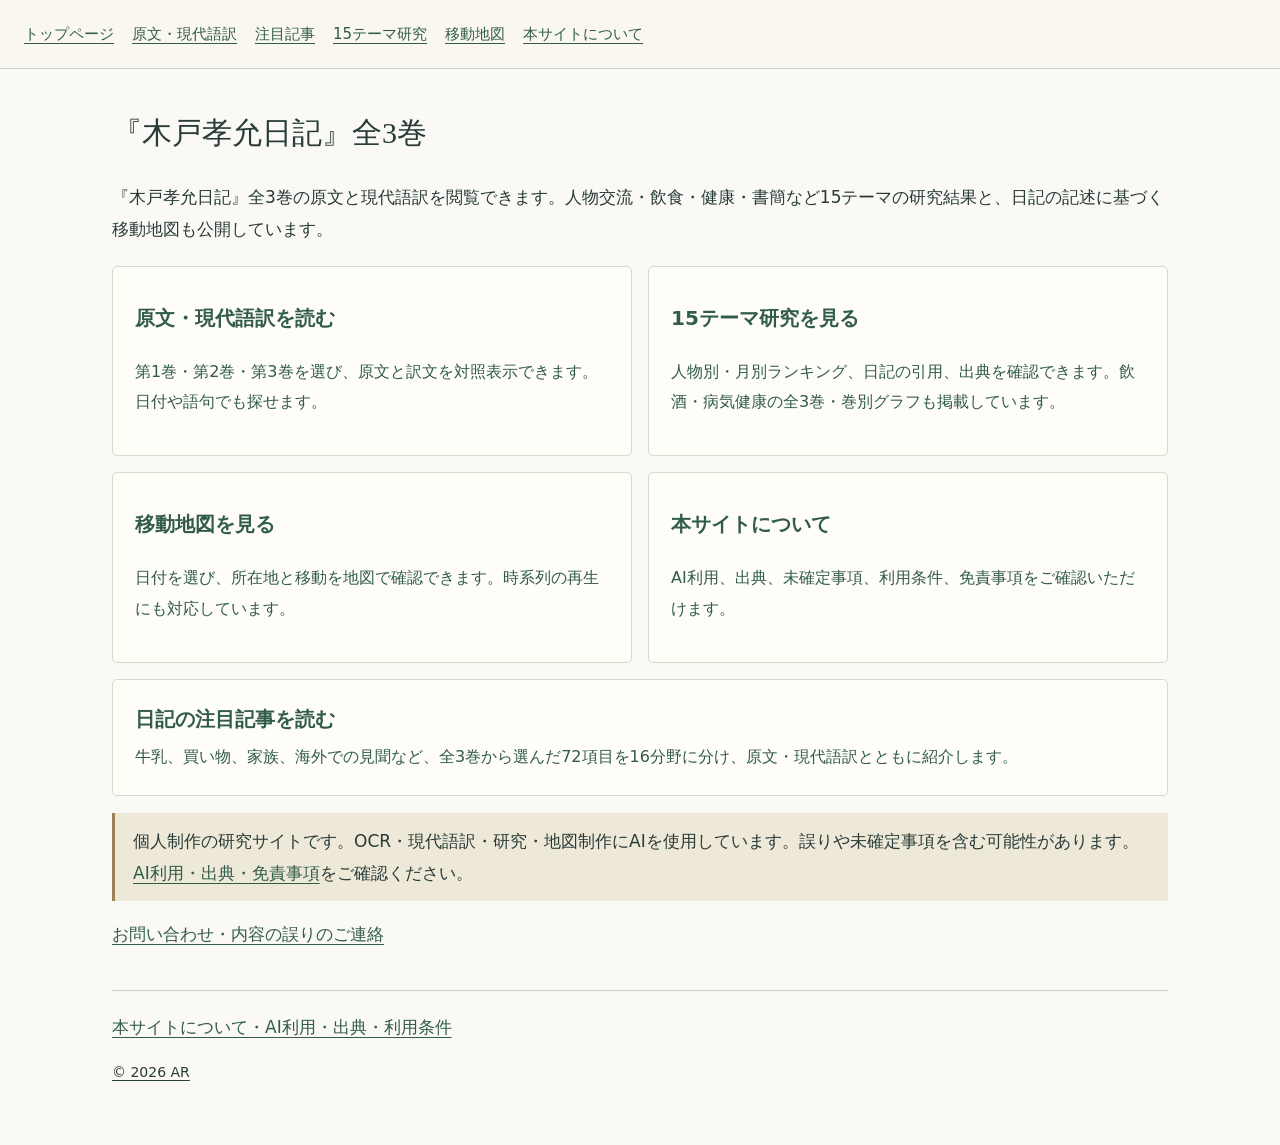
==== index.html @ b29a7e8c "Add files via upload" ====
<!doctype html>
<html lang="ja"><head><meta charset="utf-8"><meta name="viewport" content="width=device-width,initial-scale=1"><title>『木戸孝允日記』全3巻｜木戸孝允日記</title><link rel="icon" href="assets/favicon.svg"><link rel="stylesheet" href="assets/public.css"><script src="assets/annotation-display.js" defer></script></head><body class="public-page simple-home"><nav class="public-nav" aria-label="サイト全体"><a href="index.html">トップページ</a><a href="reader.html">原文・現代語訳</a><a href="highlights.html">注目記事</a><a href="reports.html">15テーマ研究</a><a href="r20.html">移動地図</a><a href="about.html">本サイトについて</a></nav><main class="public-main"><h1>『木戸孝允日記』全3巻</h1><p>『木戸孝允日記』全3巻の原文と現代語訳を閲覧できます。人物交流・飲食・健康・書簡など15テーマの研究結果と、日記の記述に基づく移動地図も公開しています。</p><section class="public-grid" aria-label="コンテンツへの入口"><a class="public-card" href="reader.html"><h2>原文・現代語訳を読む</h2><p>第1巻・第2巻・第3巻を選び、原文と訳文を対照表示できます。日付や語句でも探せます。</p></a><a class="public-card" href="reports.html"><h2>15テーマ研究を見る</h2><p>人物別・月別ランキング、日記の引用、出典を確認できます。飲酒・病気健康の全3巻・巻別グラフも掲載しています。</p></a><a class="public-card" href="r20.html"><h2>移動地図を見る</h2><p>日付を選び、所在地と移動を地図で確認できます。時系列の再生にも対応しています。</p></a><a class="public-card" href="about.html"><h2>本サイトについて</h2><p>AI利用、出典、未確定事項、利用条件、免責事項をご確認いただけます。</p></a><a class="public-card home-highlights" href="highlights.html"><h2>日記の注目記事を読む</h2><p>牛乳、買い物、家族、海外での見聞など、全3巻から選んだ72項目を16分野に分け、原文・現代語訳とともに紹介します。</p></a></section><p class="public-note">個人制作の研究サイトです。OCR・現代語訳・研究・地図制作にAIを使用しています。誤りや未確定事項を含む可能性があります。<a href="about.html">AI利用・出典・免責事項</a>をご確認ください。</p><p><a href="about.html#contact">お問い合わせ・内容の誤りのご連絡</a></p><footer class="public-footer"><a href="about.html">本サイトについて・AI利用・出典・利用条件</a><p class="copyright"><a href="about.html#copyright">© 2026 AR</a></p></footer></main></body></html>
---- assets/public.css ----
/* P04: no hosted font software. Use the viewer's installed Japanese fonts. */
:root{--jp-serif:"Yu Mincho","Hiragino Mincho ProN","Noto Serif CJK JP","MS PMincho",serif;
--jp-sans:"Yu Gothic","Hiragino Kaku Gothic ProN","Noto Sans CJK JP","Meiryo",system-ui,sans-serif;}
.public-research{font-family:var(--jp-sans)}.public-research h1,.public-research blockquote{font-family:var(--jp-serif)}
.public-nav{display:flex;flex-wrap:wrap;gap:4px 18px;padding:12px 24px;background:#f9f7f0;color:#284c3c;border-bottom:1px solid #c8d1c5;font:14px/1.6 var(--jp-sans);position:relative;z-index:4}
.public-nav a{display:inline-flex;align-items:center;min-height:40px;color:#284c3c;text-decoration:underline;text-underline-offset:4px;overflow-wrap:anywhere}
.public-nav a:focus-visible{outline:3px solid #8b6238;outline-offset:2px}
.public-doc-links{display:flex;flex-wrap:wrap;gap:20px;padding:12px 24px;background:#eef1e9;font:14px/1.6 var(--jp-sans)}
.public-doc-links a{color:#284c3c}.public-page{margin:0;background:#f3f0e8;color:#283b37;font:16px/1.9 var(--jp-sans)}
.public-page *{box-sizing:border-box}.public-main{max-width:1120px;margin:auto;padding:30px 32px 60px}.public-page a{color:#315c48;text-underline-offset:4px}.public-page h1{font:500 30px/1.6 var(--jp-serif);margin:10px 0 24px}.public-page h2{font-size:21px}.public-edition{font-size:12px;color:#626b63}.public-note{border-left:3px solid #9c8355;padding:12px 18px;background:#eee8d9}.public-grid{display:grid;grid-template-columns:repeat(auto-fit,minmax(280px,1fr));gap:16px;margin-top:20px}.public-card{display:block;background:#fffdf8;border:1px solid #d6daca;border-radius:5px;padding:22px;color:#283b37;text-decoration:none!important}.public-card:hover{border-color:#315c48}.public-card h2{font:500 20px/1.7 var(--jp-serif);margin:12px 0 22px}.public-card small,.public-card span{font-size:13px}.public-search{display:flex;flex-wrap:wrap;gap:8px}.public-search input{flex:1;min-width:0;width:100%}.public-page input,.public-page button{font:inherit;padding:8px 12px;min-height:44px;border:1px solid #aeb9aa;border-radius:4px;background:#fffdf8;color:inherit}.public-search button{cursor:pointer}.public-video{width:100%;max-height:75vh;background:#152321}.public-button{display:inline-block;border:1px solid #315c48;background:#e8eee3;padding:12px 20px;border-radius:5px}.public-pdf{width:100%;height:80vh;border:1px solid #b9c5b6}.public-footer{border-top:1px solid #c8d1c5;margin-top:40px;padding-top:20px}.public-page pre{white-space:pre-wrap;overflow-wrap:anywhere;font:13px/1.8 var(--jp-sans)}.public-page summary{cursor:pointer;padding:12px 0}.public-page details{border-top:1px solid #c8d1c5}.public-table-scroll,.tablewrap{max-width:100%;overflow-x:auto}.public-table-scroll table,.tablewrap table{min-width:680px}.public-table-scroll:focus-visible,.tablewrap:focus-visible{outline:2px solid #315c48}body>.topbar{flex-wrap:wrap;height:auto;min-height:76px}.topbar #globalSearch{min-width:0;max-width:100%}body>.topbar .top-actions{flex-wrap:wrap}.topbar .private{white-space:normal}section[id^="R"]{scroll-margin-top:90px}
@media(max-width:700px){.public-main{padding:22px 16px 40px}.public-nav{padding:8px 16px;gap:2px 14px;font-size:13px}.public-page h1{font-size:25px}.public-grid{grid-template-columns:1fr}.public-doc-links{padding:10px 16px;gap:8px 16px}body>.topbar{padding:14px 16px}.topbar input{flex-basis:100%}.public-page input{font-size:16px}.public-card{padding:18px}section[id^="R"]{scroll-margin-top:10px}}
@media print{.public-nav,.public-doc-links{display:none}.public-table-scroll,.tablewrap{overflow:visible}.public-table-scroll table,.tablewrap table{min-width:0}}

/* P02 landing and disclaimer */
.kido-landing .public-main{max-width:1100px}.kido-landing h1{font-size:clamp(28px,3.6vw,39px);line-height:1.5}.kido-landing section{margin:28px 0 36px}.kido-landing .landing-grid{grid-template-columns:repeat(2,minmax(0,1fr))}.kido-landing .public-card h3{font-size:19px;margin:4px 0 8px;line-height:1.5}.kido-landing .public-card p{margin:6px 0 14px;font-size:15px;line-height:1.75}.kido-landing .public-card span{font-size:14px;text-decoration:underline;text-underline-offset:4px}.kido-landing .landing-caution{border-left:3px solid #88764b;background:#f0ede5;padding:14px 20px}.kido-landing .landing-skip{position:absolute;left:-9999px}.kido-landing .landing-skip:focus{left:12px;top:12px;background:#fff;padding:8px;z-index:100}.disclaimer-list{padding-left:1.55em}.disclaimer-list li{margin:12px 0;line-height:1.8}#site-purpose,#disclaimer{scroll-margin-top:1rem}body.public-page .public-nav [aria-current="page"]{font-weight:700;text-decoration-thickness:2px}
@media(max-width:700px){.kido-landing .landing-grid{grid-template-columns:1fr}.kido-landing .landing-caution{padding:10px 14px}.kido-landing .public-card{padding:18px}}

.report-find{display:flex;gap:10px;align-items:center;flex-wrap:wrap;padding:14px;background:#edf3ed}.report-find input{max-width:100%;min-width:0;font-size:16px;padding:7px}.report-find button{padding:8px;font-size:15px}mark.report-hit{background:#ffe3a2;color:#182e2b}mark.report-hit.current{outline:2px solid #226860}#theme-search{display:flex;gap:10px;flex-wrap:wrap;align-items:center}#theme-query{min-width:0;max-width:100%;font-size:16px;padding:8px}

/* Public reading layout */
.public-page{background:#faf9f5;font-size:17px}.public-main{min-width:0}.public-grid{grid-template-columns:repeat(auto-fit,minmax(min(100%,280px),1fr))}.public-card h2{font-family:var(--jp-sans);font-weight:600}.public-card p{font-size:16px}.public-nav{font-size:15px}.public-nav a{min-height:44px}.movement-map{display:block;width:100%;height:1000px;min-height:75vh;border:1px solid #bdc8bd;background:#f5f2e9}.intro{padding:20px 0}.intro h1{font-size:25px;line-height:1.6;letter-spacing:0;margin:0}.workspace main{min-width:0;width:100%}.display-controls{padding:12px 0}.display-controls label{display:flex;gap:12px;align-items:center}.article-head h2{overflow-wrap:anywhere}.pane-label{font-size:16px}.source-location,.source-location a,.status,.attention-strip{font-size:13px}.sidebar input,.sidebar select{max-width:100%;min-width:0}#date-form{margin-top:18px}.public-page .public-nav{margin:0}body[data-theme=dark] .public-nav{background:var(--paper)}body[data-theme=dark] .public-nav a{color:var(--accent)}
@media(max-width:700px){.movement-map{height:1220px}.public-main{padding:22px 16px}.public-nav{font-size:14px;gap:2px 12px}.intro h1{font-size:22px}.topbar .brand{font-size:20px}.pane{padding:18px}.bottom-nav{flex-wrap:wrap;gap:10px}#toc{width:100%}.sidebar button,.sidebar select,.display-controls select{min-height:44px}.side-tools{grid-template-columns:1fr}.side-tools label{grid-column:auto}.note-content pre{max-width:100%}}

.research-page header{background:#f0f2ea;color:#283b37;padding:28px max(16px,calc((100vw - 1160px)/2))}.research-page header p{color:#536865}.research-page h1{font-size:28px}.research-page h2{font-size:24px}.research-page .public-nav{margin:0}.research-page .public-nav a{background:transparent}.research-page main{min-width:0}.research-page section{min-width:0}@media(max-width:700px){.research-page section{padding:16px}.research-page table{font-size:14px}}

.simple-home .public-grid{grid-template-columns:repeat(2,minmax(0,1fr))}@media(max-width:700px){.simple-home .public-grid{grid-template-columns:1fr}}

.research-contents nav{display:grid;grid-template-columns:repeat(3,minmax(0,1fr))}.research-contents nav a{padding:12px}.research-method{margin-top:20px;border-top:1px solid #c8d1c5}.research-method summary{padding:14px 0;cursor:pointer}.research-contents h2{border-bottom:0;margin-bottom:12px}@media(max-width:700px){.research-contents nav{grid-template-columns:repeat(2,minmax(0,1fr))}.research-contents nav a{padding:10px;font-size:15px}}

.translation-run{display:inline;margin:0;padding:0}.reading-note-link{display:inline;min-height:24px;font:13px/1.6 var(--jp-sans);padding:1px 5px;margin:0 3px;vertical-align:baseline;color:#315c48;background:#eef2e9;border:1px solid #c8d1c5;border-radius:3px;cursor:pointer}.reading-note-link:focus-visible{outline:2px solid #315c48}

.public-contact{border-top:1px solid #c8d1c5;margin-top:32px;padding-top:16px}.contact-note{font-size:15px;color:#536865}

.contact-frame{display:block;width:100%;height:900px;border:0;background:#fffdf8;margin-top:20px}@media(max-width:700px){.contact-frame{height:1050px}}

.copyright{font:14px/1.8 var(--jp-sans);margin:16px 0 0}.copyright a{color:inherit;text-underline-offset:3px}

/* Featured diary articles */
.simple-home .home-highlights {
  grid-column: 1 / -1;
}
.simple-home .home-highlights h2 {
  margin: 0 0 6px;
}
.simple-home .home-highlights p {
  margin: 0;
}
.highlights-main {
  max-width: 980px;
}
.highlight-jump {
  padding: 16px 20px;
  background: #f0f2ea;
  border: 1px solid #c8d1c5;
  border-radius: 5px;
}
.highlight-jump h2 {
  margin: 0 0 6px;
  font-size: 18px;
}
.highlight-jump ul {
  display: grid;
  grid-template-columns: repeat(3, minmax(0, 1fr));
  gap: 0 18px;
  list-style: none;
  margin: 0;
  padding: 0;
}
.highlight-jump a,
.highlight-read,
.highlight-related a {
  display: inline-block;
  padding: 8px 0;
  min-height: 44px;
}
.highlight-jump small,
.highlight-meta,
.highlight-date-note {
  color: #536865;
  font-size: 14px;
}
.highlight-section {
  margin: 32px 0 0;
  border-top: 2px solid #788d79;
  scroll-margin-top: 12px;
}
.highlight-section h2 {
  margin: 12px 0 4px;
}
.highlight-entry {
  border-bottom: 1px solid #d6daca;
  padding: 16px 0 9px;
}
.highlight-entry h3 {
  margin: 0 0 3px;
  font-size: 19px;
  line-height: 1.5;
}
.highlight-entry p {
  margin: 3px 0;
}
.highlight-related {
  list-style: none;
  padding: 0 0 8px;
  margin: 6px 0 0;
}
.highlight-related li {
  border-top: 1px solid #e0e4da;
}
.highlight-related .highlight-meta {
  margin-left: 12px;
}
@media (max-width: 700px) {
  .highlight-jump {
    padding: 12px 16px;
  }
  .highlight-jump ul {
    grid-template-columns: repeat(2, minmax(0, 1fr));
  }
  .highlight-related .highlight-meta {
    display: block;
    margin: 0 0 5px;
  }
}
@media (max-width: 400px) {
  .highlight-jump ul {
    grid-template-columns: 1fr;
  }
}
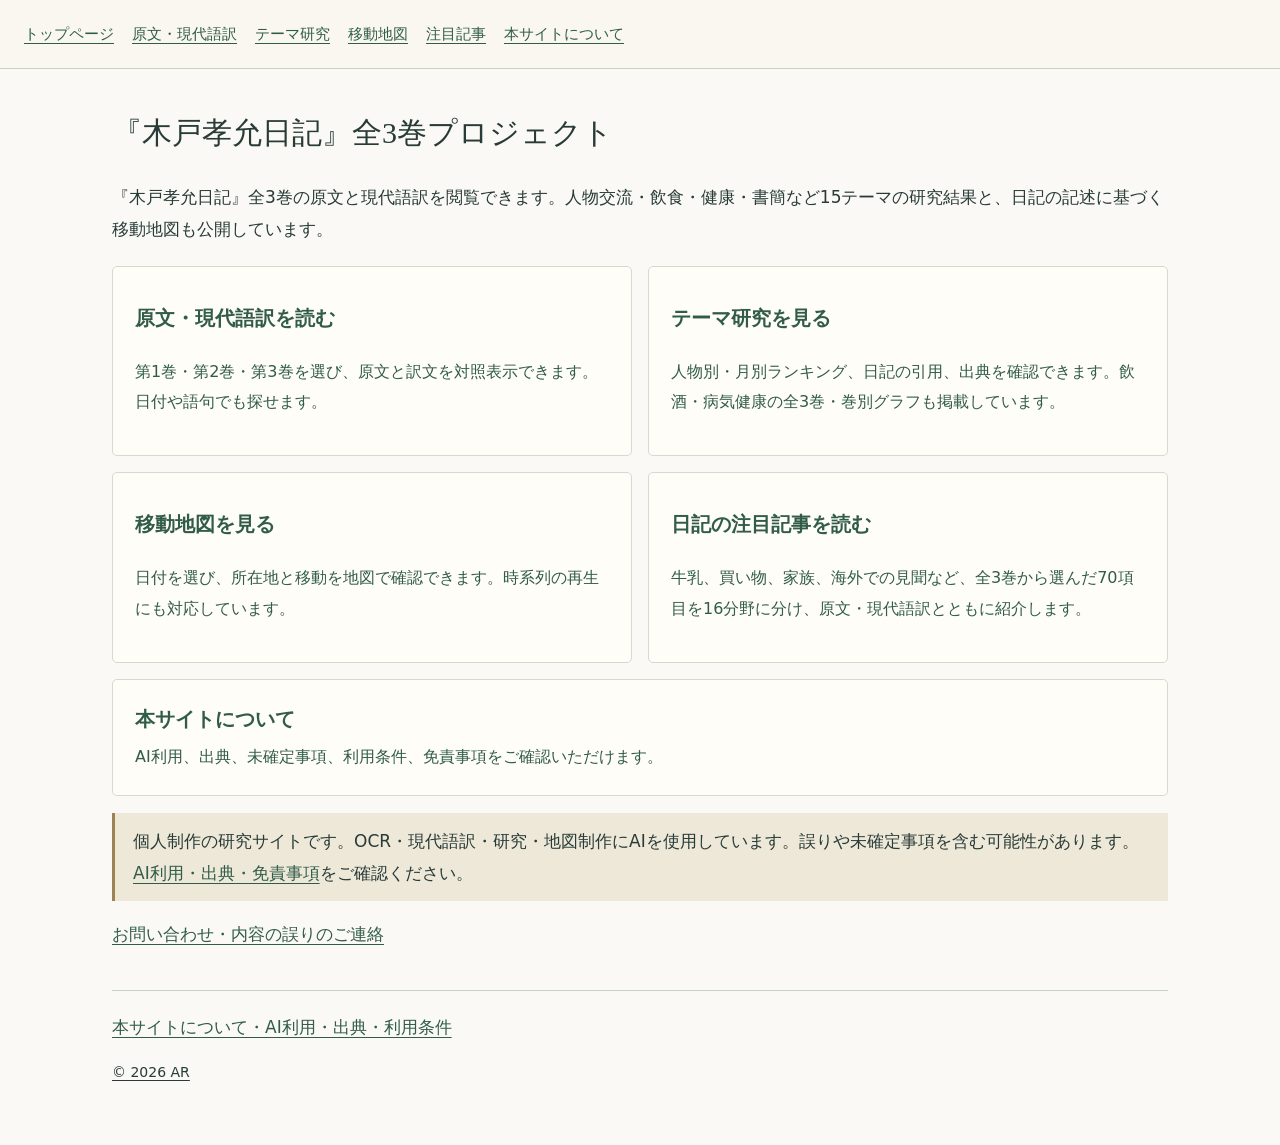
==== commit 267dcf4e: "Add files via upload" ====
--- a/index.html
+++ b/index.html
@@ -1,2 +1,2 @@
 <!doctype html>
-<html lang="ja"><head><meta charset="utf-8"><meta name="viewport" content="width=device-width,initial-scale=1"><title>『木戸孝允日記』全3巻｜木戸孝允日記</title><link rel="icon" href="assets/favicon.svg"><link rel="stylesheet" href="assets/public.css"><script src="assets/annotation-display.js" defer></script></head><body class="public-page simple-home"><nav class="public-nav" aria-label="サイト全体"><a href="index.html">トップページ</a><a href="reader.html">原文・現代語訳</a><a href="highlights.html">注目記事</a><a href="reports.html">15テーマ研究</a><a href="r20.html">移動地図</a><a href="about.html">本サイトについて</a></nav><main class="public-main"><h1>『木戸孝允日記』全3巻</h1><p>『木戸孝允日記』全3巻の原文と現代語訳を閲覧できます。人物交流・飲食・健康・書簡など15テーマの研究結果と、日記の記述に基づく移動地図も公開しています。</p><section class="public-grid" aria-label="コンテンツへの入口"><a class="public-card" href="reader.html"><h2>原文・現代語訳を読む</h2><p>第1巻・第2巻・第3巻を選び、原文と訳文を対照表示できます。日付や語句でも探せます。</p></a><a class="public-card" href="reports.html"><h2>15テーマ研究を見る</h2><p>人物別・月別ランキング、日記の引用、出典を確認できます。飲酒・病気健康の全3巻・巻別グラフも掲載しています。</p></a><a class="public-card" href="r20.html"><h2>移動地図を見る</h2><p>日付を選び、所在地と移動を地図で確認できます。時系列の再生にも対応しています。</p></a><a class="public-card" href="about.html"><h2>本サイトについて</h2><p>AI利用、出典、未確定事項、利用条件、免責事項をご確認いただけます。</p></a><a class="public-card home-highlights" href="highlights.html"><h2>日記の注目記事を読む</h2><p>牛乳、買い物、家族、海外での見聞など、全3巻から選んだ72項目を16分野に分け、原文・現代語訳とともに紹介します。</p></a></section><p class="public-note">個人制作の研究サイトです。OCR・現代語訳・研究・地図制作にAIを使用しています。誤りや未確定事項を含む可能性があります。<a href="about.html">AI利用・出典・免責事項</a>をご確認ください。</p><p><a href="about.html#contact">お問い合わせ・内容の誤りのご連絡</a></p><footer class="public-footer"><a href="about.html">本サイトについて・AI利用・出典・利用条件</a><p class="copyright"><a href="about.html#copyright">© 2026 AR</a></p></footer></main></body></html>+<html lang="ja"><head><meta charset="utf-8"><meta name="viewport" content="width=device-width,initial-scale=1"><title>『木戸孝允日記』全3巻プロジェクト</title><link rel="icon" href="assets/favicon.svg"><link rel="stylesheet" href="assets/public.css"><script src="assets/annotation-display.js" defer></script></head><body class="public-page simple-home"><nav class="public-nav" aria-label="サイト全体"><a href="index.html">トップページ</a><a href="reader.html">原文・現代語訳</a><a href="reports.html">テーマ研究</a><a href="r20.html">移動地図</a><a href="highlights.html">注目記事</a><a href="about.html">本サイトについて</a></nav><main class="public-main"><h1>『木戸孝允日記』全3巻プロジェクト</h1><p>『木戸孝允日記』全3巻の原文と現代語訳を閲覧できます。人物交流・飲食・健康・書簡など15テーマの研究結果と、日記の記述に基づく移動地図も公開しています。</p><section class="public-grid" aria-label="コンテンツへの入口"><a class="public-card" href="reader.html"><h2>原文・現代語訳を読む</h2><p>第1巻・第2巻・第3巻を選び、原文と訳文を対照表示できます。日付や語句でも探せます。</p></a><a class="public-card" href="reports.html"><h2>テーマ研究を見る</h2><p>人物別・月別ランキング、日記の引用、出典を確認できます。飲酒・病気健康の全3巻・巻別グラフも掲載しています。</p></a><a class="public-card" href="r20.html"><h2>移動地図を見る</h2><p>日付を選び、所在地と移動を地図で確認できます。時系列の再生にも対応しています。</p></a><a class="public-card" href="highlights.html"><h2>日記の注目記事を読む</h2><p>牛乳、買い物、家族、海外での見聞など、全3巻から選んだ70項目を16分野に分け、原文・現代語訳とともに紹介します。</p></a><a class="public-card home-about" href="about.html"><h2>本サイトについて</h2><p>AI利用、出典、未確定事項、利用条件、免責事項をご確認いただけます。</p></a></section><p class="public-note">個人制作の研究サイトです。OCR・現代語訳・研究・地図制作にAIを使用しています。誤りや未確定事項を含む可能性があります。<a href="about.html">AI利用・出典・免責事項</a>をご確認ください。</p><p><a href="about.html#contact">お問い合わせ・内容の誤りのご連絡</a></p><footer class="public-footer"><a href="about.html">本サイトについて・AI利用・出典・利用条件</a><p class="copyright"><a href="about.html#copyright">© 2026 AR</a></p></footer></main></body></html>
--- a/assets/public.css
+++ b/assets/public.css
@@ -36,13 +36,13 @@
 .copyright{font:14px/1.8 var(--jp-sans);margin:16px 0 0}.copyright a{color:inherit;text-underline-offset:3px}
 
 /* Featured diary articles */
-.simple-home .home-highlights {
+.simple-home .home-about {
   grid-column: 1 / -1;
 }
-.simple-home .home-highlights h2 {
+.simple-home .home-about h2 {
   margin: 0 0 6px;
 }
-.simple-home .home-highlights p {
+.simple-home .home-about p {
   margin: 0;
 }
 .highlights-main {
@@ -127,3 +127,9 @@
     grid-template-columns: 1fr;
   }
 }
+
+.map-page { height: 100vh; height: 100dvh; display: flex; flex-direction: column; }
+.map-screen { position: relative; flex: 1; min-height: 0; }
+.map-screen .movement-map { width: 100%; height: 100%; min-height: 0; border: 0; }
+.map-sr { position: absolute; width: 1px; height: 1px; overflow: hidden; clip-path: inset(50%); }
+#map-loading { position: absolute; top: 0; left: 1rem; margin: 0; background: #faf9f5; }
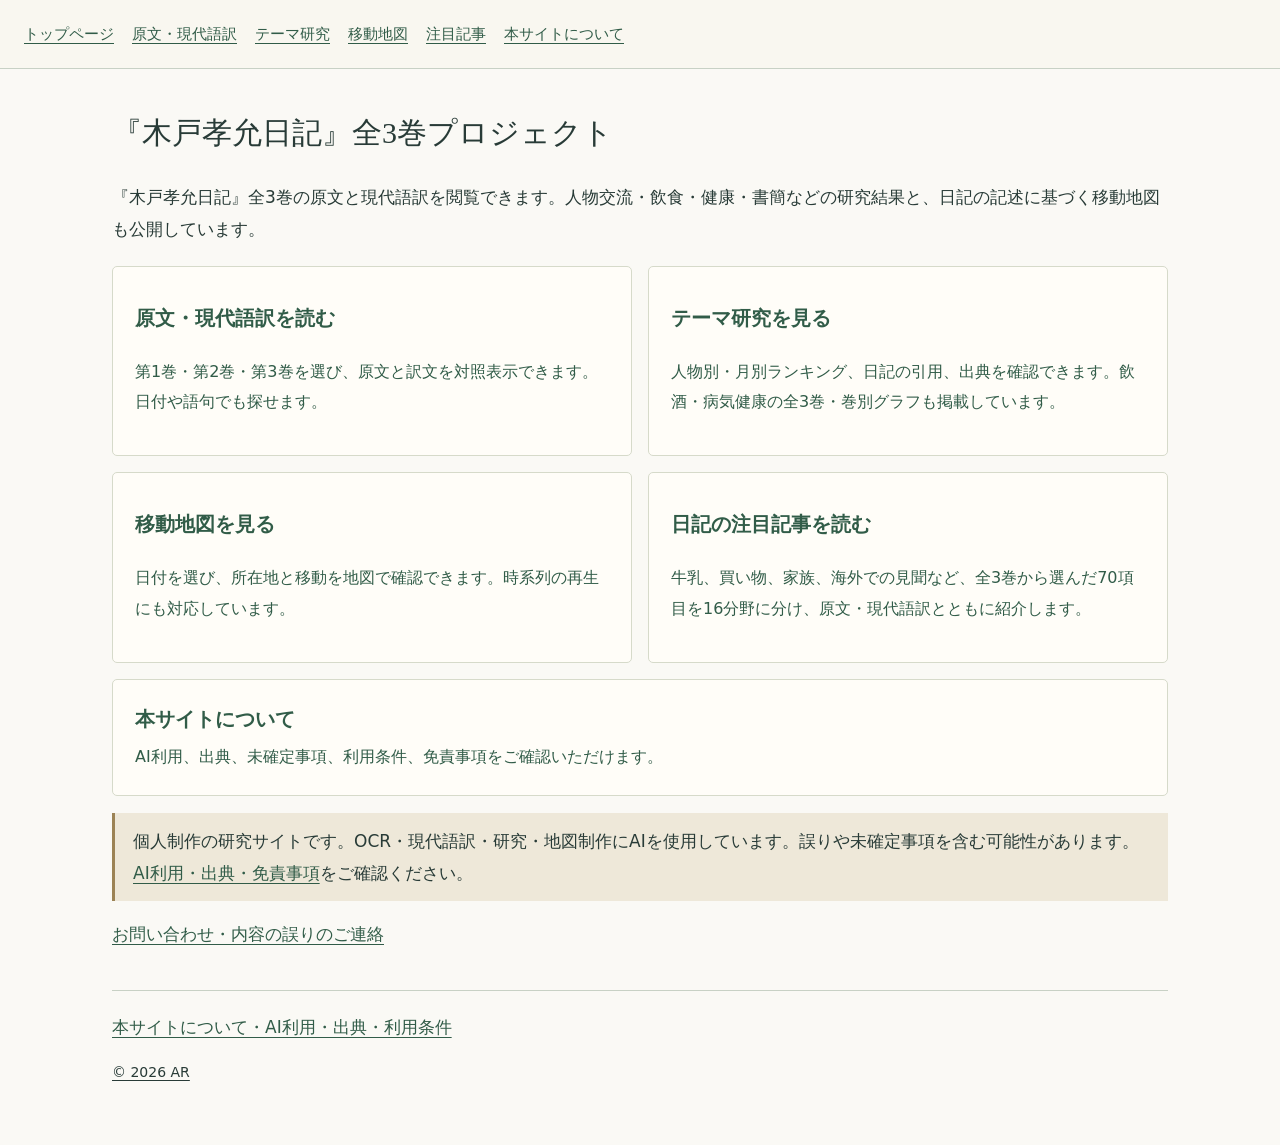
==== commit 588c3963: "Add files via upload" ====
--- a/index.html
+++ b/index.html
@@ -1,2 +1,2 @@
 <!doctype html>
-<html lang="ja"><head><meta charset="utf-8"><meta name="viewport" content="width=device-width,initial-scale=1"><title>『木戸孝允日記』全3巻プロジェクト</title><link rel="icon" href="assets/favicon.svg"><link rel="stylesheet" href="assets/public.css"><script src="assets/annotation-display.js" defer></script></head><body class="public-page simple-home"><nav class="public-nav" aria-label="サイト全体"><a href="index.html">トップページ</a><a href="reader.html">原文・現代語訳</a><a href="reports.html">テーマ研究</a><a href="r20.html">移動地図</a><a href="highlights.html">注目記事</a><a href="about.html">本サイトについて</a></nav><main class="public-main"><h1>『木戸孝允日記』全3巻プロジェクト</h1><p>『木戸孝允日記』全3巻の原文と現代語訳を閲覧できます。人物交流・飲食・健康・書簡など15テーマの研究結果と、日記の記述に基づく移動地図も公開しています。</p><section class="public-grid" aria-label="コンテンツへの入口"><a class="public-card" href="reader.html"><h2>原文・現代語訳を読む</h2><p>第1巻・第2巻・第3巻を選び、原文と訳文を対照表示できます。日付や語句でも探せます。</p></a><a class="public-card" href="reports.html"><h2>テーマ研究を見る</h2><p>人物別・月別ランキング、日記の引用、出典を確認できます。飲酒・病気健康の全3巻・巻別グラフも掲載しています。</p></a><a class="public-card" href="r20.html"><h2>移動地図を見る</h2><p>日付を選び、所在地と移動を地図で確認できます。時系列の再生にも対応しています。</p></a><a class="public-card" href="highlights.html"><h2>日記の注目記事を読む</h2><p>牛乳、買い物、家族、海外での見聞など、全3巻から選んだ70項目を16分野に分け、原文・現代語訳とともに紹介します。</p></a><a class="public-card home-about" href="about.html"><h2>本サイトについて</h2><p>AI利用、出典、未確定事項、利用条件、免責事項をご確認いただけます。</p></a></section><p class="public-note">個人制作の研究サイトです。OCR・現代語訳・研究・地図制作にAIを使用しています。誤りや未確定事項を含む可能性があります。<a href="about.html">AI利用・出典・免責事項</a>をご確認ください。</p><p><a href="about.html#contact">お問い合わせ・内容の誤りのご連絡</a></p><footer class="public-footer"><a href="about.html">本サイトについて・AI利用・出典・利用条件</a><p class="copyright"><a href="about.html#copyright">© 2026 AR</a></p></footer></main></body></html>+<html lang="ja"><head><meta charset="utf-8"><meta name="viewport" content="width=device-width,initial-scale=1"><title>『木戸孝允日記』全3巻プロジェクト</title><link rel="icon" href="assets/favicon.svg"><link rel="stylesheet" href="assets/public.css"><script src="assets/annotation-display.js" defer></script></head><body class="public-page simple-home"><nav class="public-nav" aria-label="サイト全体"><a href="index.html">トップページ</a><a href="reader.html">原文・現代語訳</a><a href="reports.html">テーマ研究</a><a href="r20.html">移動地図</a><a href="highlights.html">注目記事</a><a href="about.html">本サイトについて</a></nav><main class="public-main"><h1>『木戸孝允日記』全3巻プロジェクト</h1><p>『木戸孝允日記』全3巻の原文と現代語訳を閲覧できます。人物交流・飲食・健康・書簡などの研究結果と、日記の記述に基づく移動地図も公開しています。</p><section class="public-grid" aria-label="コンテンツへの入口"><a class="public-card" href="reader.html"><h2>原文・現代語訳を読む</h2><p>第1巻・第2巻・第3巻を選び、原文と訳文を対照表示できます。日付や語句でも探せます。</p></a><a class="public-card" href="reports.html"><h2>テーマ研究を見る</h2><p>人物別・月別ランキング、日記の引用、出典を確認できます。飲酒・病気健康の全3巻・巻別グラフも掲載しています。</p></a><a class="public-card" href="r20.html"><h2>移動地図を見る</h2><p>日付を選び、所在地と移動を地図で確認できます。時系列の再生にも対応しています。</p></a><a class="public-card" href="highlights.html"><h2>日記の注目記事を読む</h2><p>牛乳、買い物、家族、海外での見聞など、全3巻から選んだ70項目を16分野に分け、原文・現代語訳とともに紹介します。</p></a><a class="public-card home-about" href="about.html"><h2>本サイトについて</h2><p>AI利用、出典、未確定事項、利用条件、免責事項をご確認いただけます。</p></a></section><p class="public-note">個人制作の研究サイトです。OCR・現代語訳・研究・地図制作にAIを使用しています。誤りや未確定事項を含む可能性があります。<a href="about.html">AI利用・出典・免責事項</a>をご確認ください。</p><p><a href="about.html#contact">お問い合わせ・内容の誤りのご連絡</a></p><footer class="public-footer"><a href="about.html">本サイトについて・AI利用・出典・利用条件</a><p class="copyright"><a href="about.html#copyright">© 2026 AR</a></p></footer></main></body></html>
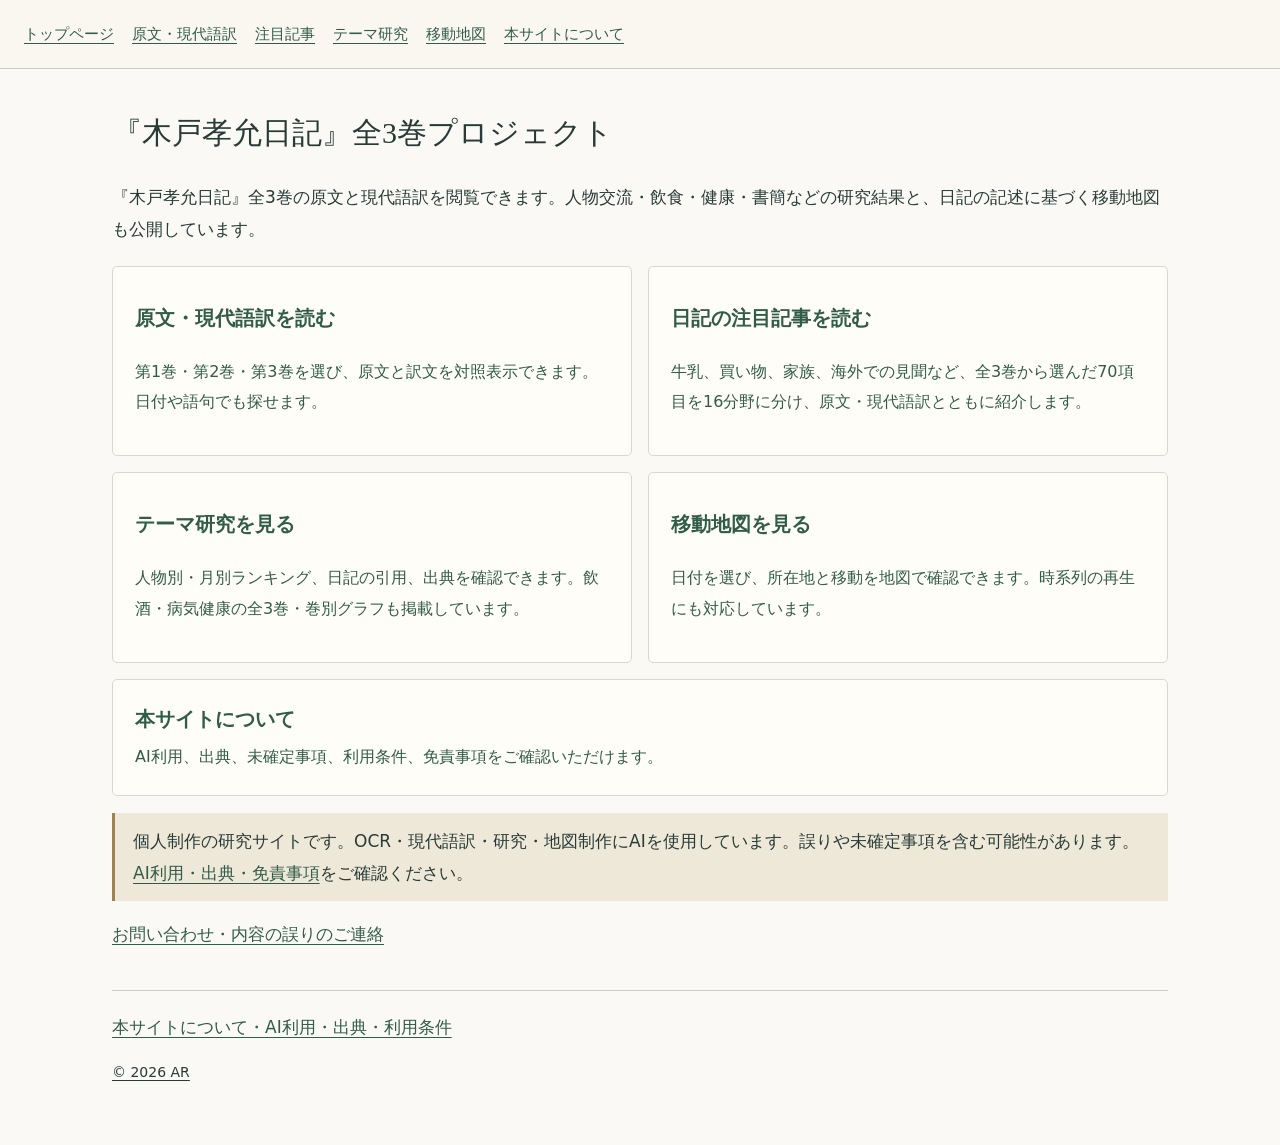
==== commit dc0ed9a5: "Add files via upload" ====
--- a/index.html
+++ b/index.html
@@ -1,2 +1,2 @@
 <!doctype html>
-<html lang="ja"><head><meta charset="utf-8"><meta name="viewport" content="width=device-width,initial-scale=1"><title>『木戸孝允日記』全3巻プロジェクト</title><link rel="icon" href="assets/favicon.svg"><link rel="stylesheet" href="assets/public.css"><script src="assets/annotation-display.js" defer></script></head><body class="public-page simple-home"><nav class="public-nav" aria-label="サイト全体"><a href="index.html">トップページ</a><a href="reader.html">原文・現代語訳</a><a href="reports.html">テーマ研究</a><a href="r20.html">移動地図</a><a href="highlights.html">注目記事</a><a href="about.html">本サイトについて</a></nav><main class="public-main"><h1>『木戸孝允日記』全3巻プロジェクト</h1><p>『木戸孝允日記』全3巻の原文と現代語訳を閲覧できます。人物交流・飲食・健康・書簡などの研究結果と、日記の記述に基づく移動地図も公開しています。</p><section class="public-grid" aria-label="コンテンツへの入口"><a class="public-card" href="reader.html"><h2>原文・現代語訳を読む</h2><p>第1巻・第2巻・第3巻を選び、原文と訳文を対照表示できます。日付や語句でも探せます。</p></a><a class="public-card" href="reports.html"><h2>テーマ研究を見る</h2><p>人物別・月別ランキング、日記の引用、出典を確認できます。飲酒・病気健康の全3巻・巻別グラフも掲載しています。</p></a><a class="public-card" href="r20.html"><h2>移動地図を見る</h2><p>日付を選び、所在地と移動を地図で確認できます。時系列の再生にも対応しています。</p></a><a class="public-card" href="highlights.html"><h2>日記の注目記事を読む</h2><p>牛乳、買い物、家族、海外での見聞など、全3巻から選んだ70項目を16分野に分け、原文・現代語訳とともに紹介します。</p></a><a class="public-card home-about" href="about.html"><h2>本サイトについて</h2><p>AI利用、出典、未確定事項、利用条件、免責事項をご確認いただけます。</p></a></section><p class="public-note">個人制作の研究サイトです。OCR・現代語訳・研究・地図制作にAIを使用しています。誤りや未確定事項を含む可能性があります。<a href="about.html">AI利用・出典・免責事項</a>をご確認ください。</p><p><a href="about.html#contact">お問い合わせ・内容の誤りのご連絡</a></p><footer class="public-footer"><a href="about.html">本サイトについて・AI利用・出典・利用条件</a><p class="copyright"><a href="about.html#copyright">© 2026 AR</a></p></footer></main></body></html>+<html lang="ja"><head><meta charset="utf-8"><meta name="viewport" content="width=device-width,initial-scale=1"><title>『木戸孝允日記』全3巻プロジェクト</title><link rel="icon" href="assets/favicon.svg"><link rel="stylesheet" href="assets/public.css"><script src="assets/annotation-display.js" defer></script></head><body class="public-page simple-home"><nav class="public-nav" aria-label="サイト全体"><a href="index.html">トップページ</a><a href="reader.html">原文・現代語訳</a><a href="highlights.html">注目記事</a><a href="reports.html">テーマ研究</a><a href="r20.html">移動地図</a><a href="about.html">本サイトについて</a></nav><main class="public-main"><h1>『木戸孝允日記』全3巻プロジェクト</h1><p>『木戸孝允日記』全3巻の原文と現代語訳を閲覧できます。人物交流・飲食・健康・書簡などの研究結果と、日記の記述に基づく移動地図も公開しています。</p><section class="public-grid" aria-label="コンテンツへの入口"><a class="public-card" href="reader.html"><h2>原文・現代語訳を読む</h2><p>第1巻・第2巻・第3巻を選び、原文と訳文を対照表示できます。日付や語句でも探せます。</p></a><a class="public-card" href="highlights.html"><h2>日記の注目記事を読む</h2><p>牛乳、買い物、家族、海外での見聞など、全3巻から選んだ70項目を16分野に分け、原文・現代語訳とともに紹介します。</p></a><a class="public-card" href="reports.html"><h2>テーマ研究を見る</h2><p>人物別・月別ランキング、日記の引用、出典を確認できます。飲酒・病気健康の全3巻・巻別グラフも掲載しています。</p></a><a class="public-card" href="r20.html"><h2>移動地図を見る</h2><p>日付を選び、所在地と移動を地図で確認できます。時系列の再生にも対応しています。</p></a><a class="public-card home-about" href="about.html"><h2>本サイトについて</h2><p>AI利用、出典、未確定事項、利用条件、免責事項をご確認いただけます。</p></a></section><p class="public-note">個人制作の研究サイトです。OCR・現代語訳・研究・地図制作にAIを使用しています。誤りや未確定事項を含む可能性があります。<a href="about.html">AI利用・出典・免責事項</a>をご確認ください。</p><p><a href="about.html#contact">お問い合わせ・内容の誤りのご連絡</a></p><footer class="public-footer"><a href="about.html">本サイトについて・AI利用・出典・利用条件</a><p class="copyright"><a href="about.html#copyright">© 2026 AR</a></p></footer></main></body></html>
--- a/assets/public.css
+++ b/assets/public.css
@@ -3,7 +3,7 @@
 --jp-sans:"Yu Gothic","Hiragino Kaku Gothic ProN","Noto Sans CJK JP","Meiryo",system-ui,sans-serif;}
 .public-research{font-family:var(--jp-sans)}.public-research h1,.public-research blockquote{font-family:var(--jp-serif)}
 .public-nav{display:flex;flex-wrap:wrap;gap:4px 18px;padding:12px 24px;background:#f9f7f0;color:#284c3c;border-bottom:1px solid #c8d1c5;font:14px/1.6 var(--jp-sans);position:relative;z-index:4}
-.public-nav a{display:inline-flex;align-items:center;min-height:40px;color:#284c3c;text-decoration:underline;text-underline-offset:4px;overflow-wrap:anywhere}
+body > .public-nav a{display:inline-flex;align-items:center;min-height:44px;padding:0;color:#315c48;text-decoration:underline;text-underline-offset:4px;overflow-wrap:anywhere}
 .public-nav a:focus-visible{outline:3px solid #8b6238;outline-offset:2px}
 .public-doc-links{display:flex;flex-wrap:wrap;gap:20px;padding:12px 24px;background:#eef1e9;font:14px/1.6 var(--jp-sans)}
 .public-doc-links a{color:#284c3c}.public-page{margin:0;background:#f3f0e8;color:#283b37;font:16px/1.9 var(--jp-sans)}
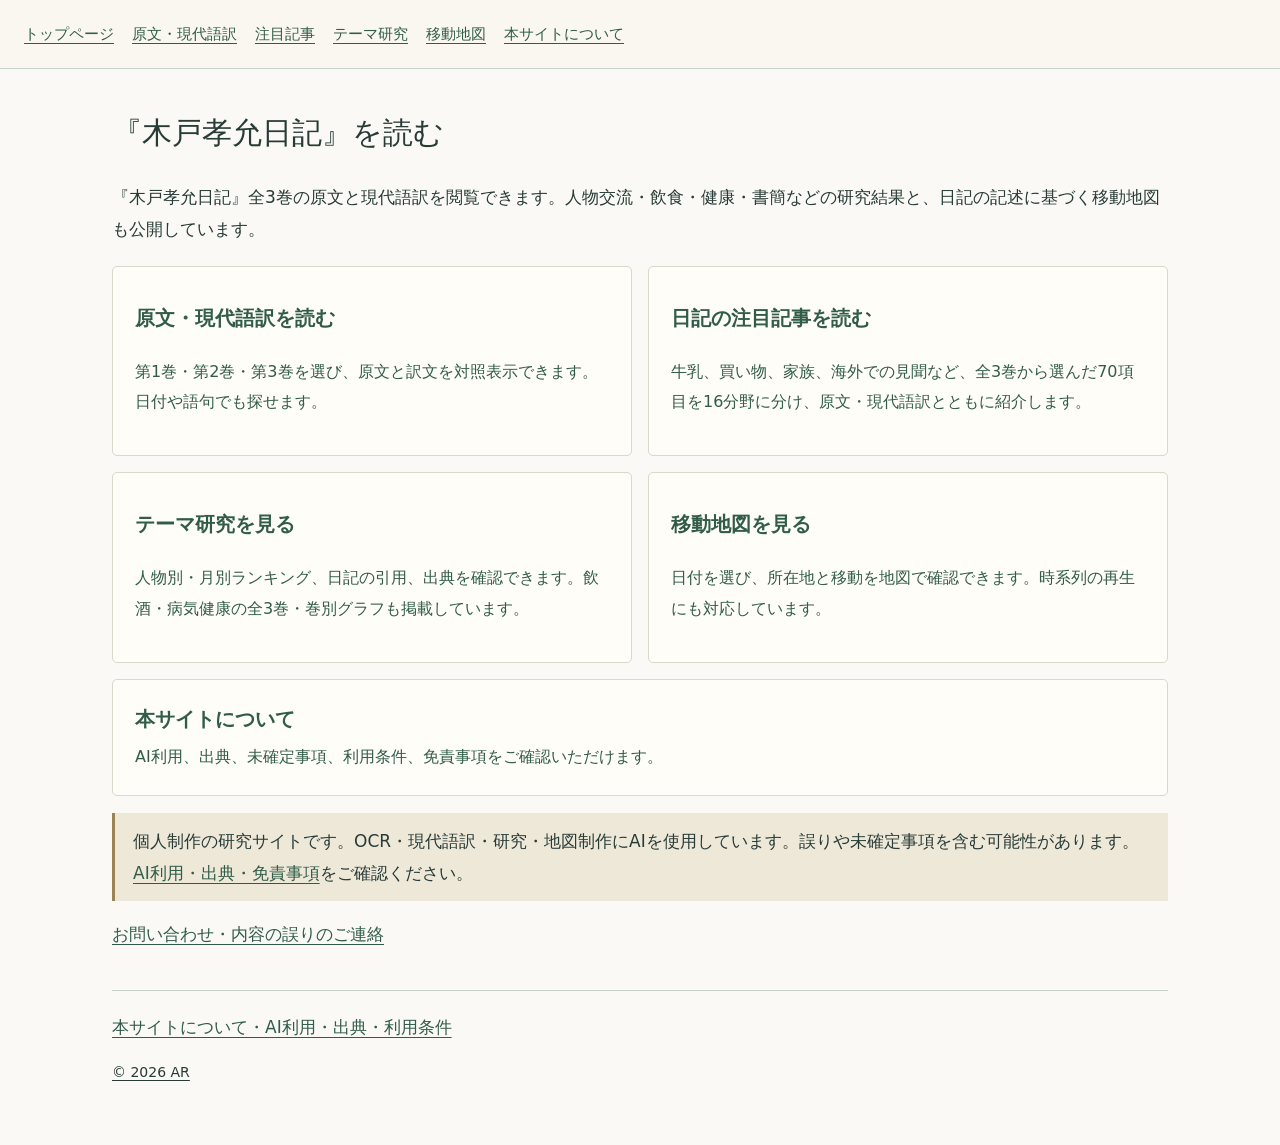
==== commit a6121175: "Add files via upload" ====
--- a/index.html
+++ b/index.html
@@ -1,2 +1,2 @@
 <!doctype html>
-<html lang="ja"><head><meta charset="utf-8"><meta name="viewport" content="width=device-width,initial-scale=1"><title>『木戸孝允日記』全3巻プロジェクト</title><link rel="icon" href="assets/favicon.svg"><link rel="stylesheet" href="assets/public.css"><script src="assets/annotation-display.js" defer></script></head><body class="public-page simple-home"><nav class="public-nav" aria-label="サイト全体"><a href="index.html">トップページ</a><a href="reader.html">原文・現代語訳</a><a href="highlights.html">注目記事</a><a href="reports.html">テーマ研究</a><a href="r20.html">移動地図</a><a href="about.html">本サイトについて</a></nav><main class="public-main"><h1>『木戸孝允日記』全3巻プロジェクト</h1><p>『木戸孝允日記』全3巻の原文と現代語訳を閲覧できます。人物交流・飲食・健康・書簡などの研究結果と、日記の記述に基づく移動地図も公開しています。</p><section class="public-grid" aria-label="コンテンツへの入口"><a class="public-card" href="reader.html"><h2>原文・現代語訳を読む</h2><p>第1巻・第2巻・第3巻を選び、原文と訳文を対照表示できます。日付や語句でも探せます。</p></a><a class="public-card" href="highlights.html"><h2>日記の注目記事を読む</h2><p>牛乳、買い物、家族、海外での見聞など、全3巻から選んだ70項目を16分野に分け、原文・現代語訳とともに紹介します。</p></a><a class="public-card" href="reports.html"><h2>テーマ研究を見る</h2><p>人物別・月別ランキング、日記の引用、出典を確認できます。飲酒・病気健康の全3巻・巻別グラフも掲載しています。</p></a><a class="public-card" href="r20.html"><h2>移動地図を見る</h2><p>日付を選び、所在地と移動を地図で確認できます。時系列の再生にも対応しています。</p></a><a class="public-card home-about" href="about.html"><h2>本サイトについて</h2><p>AI利用、出典、未確定事項、利用条件、免責事項をご確認いただけます。</p></a></section><p class="public-note">個人制作の研究サイトです。OCR・現代語訳・研究・地図制作にAIを使用しています。誤りや未確定事項を含む可能性があります。<a href="about.html">AI利用・出典・免責事項</a>をご確認ください。</p><p><a href="about.html#contact">お問い合わせ・内容の誤りのご連絡</a></p><footer class="public-footer"><a href="about.html">本サイトについて・AI利用・出典・利用条件</a><p class="copyright"><a href="about.html#copyright">© 2026 AR</a></p></footer></main></body></html>+<html lang="ja"><head><meta charset="utf-8"><meta name="viewport" content="width=device-width,initial-scale=1"><title>『木戸孝允日記』を読む</title><link rel="icon" href="assets/favicon.svg"><link rel="stylesheet" href="assets/public.css"><script src="assets/annotation-display.js" defer></script></head><body class="public-page simple-home"><nav class="public-nav" aria-label="サイト全体"><a href="index.html">トップページ</a><a href="reader.html">原文・現代語訳</a><a href="highlights.html">注目記事</a><a href="reports.html">テーマ研究</a><a href="r20.html">移動地図</a><a href="about.html">本サイトについて</a></nav><main class="public-main"><h1>『木戸孝允日記』を読む</h1><p>『木戸孝允日記』全3巻の原文と現代語訳を閲覧できます。人物交流・飲食・健康・書簡などの研究結果と、日記の記述に基づく移動地図も公開しています。</p><section class="public-grid" aria-label="コンテンツへの入口"><a class="public-card" href="reader.html"><h2>原文・現代語訳を読む</h2><p>第1巻・第2巻・第3巻を選び、原文と訳文を対照表示できます。日付や語句でも探せます。</p></a><a class="public-card" href="highlights.html"><h2>日記の注目記事を読む</h2><p>牛乳、買い物、家族、海外での見聞など、全3巻から選んだ70項目を16分野に分け、原文・現代語訳とともに紹介します。</p></a><a class="public-card" href="reports.html"><h2>テーマ研究を見る</h2><p>人物別・月別ランキング、日記の引用、出典を確認できます。飲酒・病気健康の全3巻・巻別グラフも掲載しています。</p></a><a class="public-card" href="r20.html"><h2>移動地図を見る</h2><p>日付を選び、所在地と移動を地図で確認できます。時系列の再生にも対応しています。</p></a><a class="public-card home-about" href="about.html"><h2>本サイトについて</h2><p>AI利用、出典、未確定事項、利用条件、免責事項をご確認いただけます。</p></a></section><p class="public-note">個人制作の研究サイトです。OCR・現代語訳・研究・地図制作にAIを使用しています。誤りや未確定事項を含む可能性があります。<a href="about.html">AI利用・出典・免責事項</a>をご確認ください。</p><p><a href="about.html#contact">お問い合わせ・内容の誤りのご連絡</a></p><footer class="public-footer"><a href="about.html">本サイトについて・AI利用・出典・利用条件</a><p class="copyright"><a href="about.html#copyright">© 2026 AR</a></p></footer></main></body></html>
